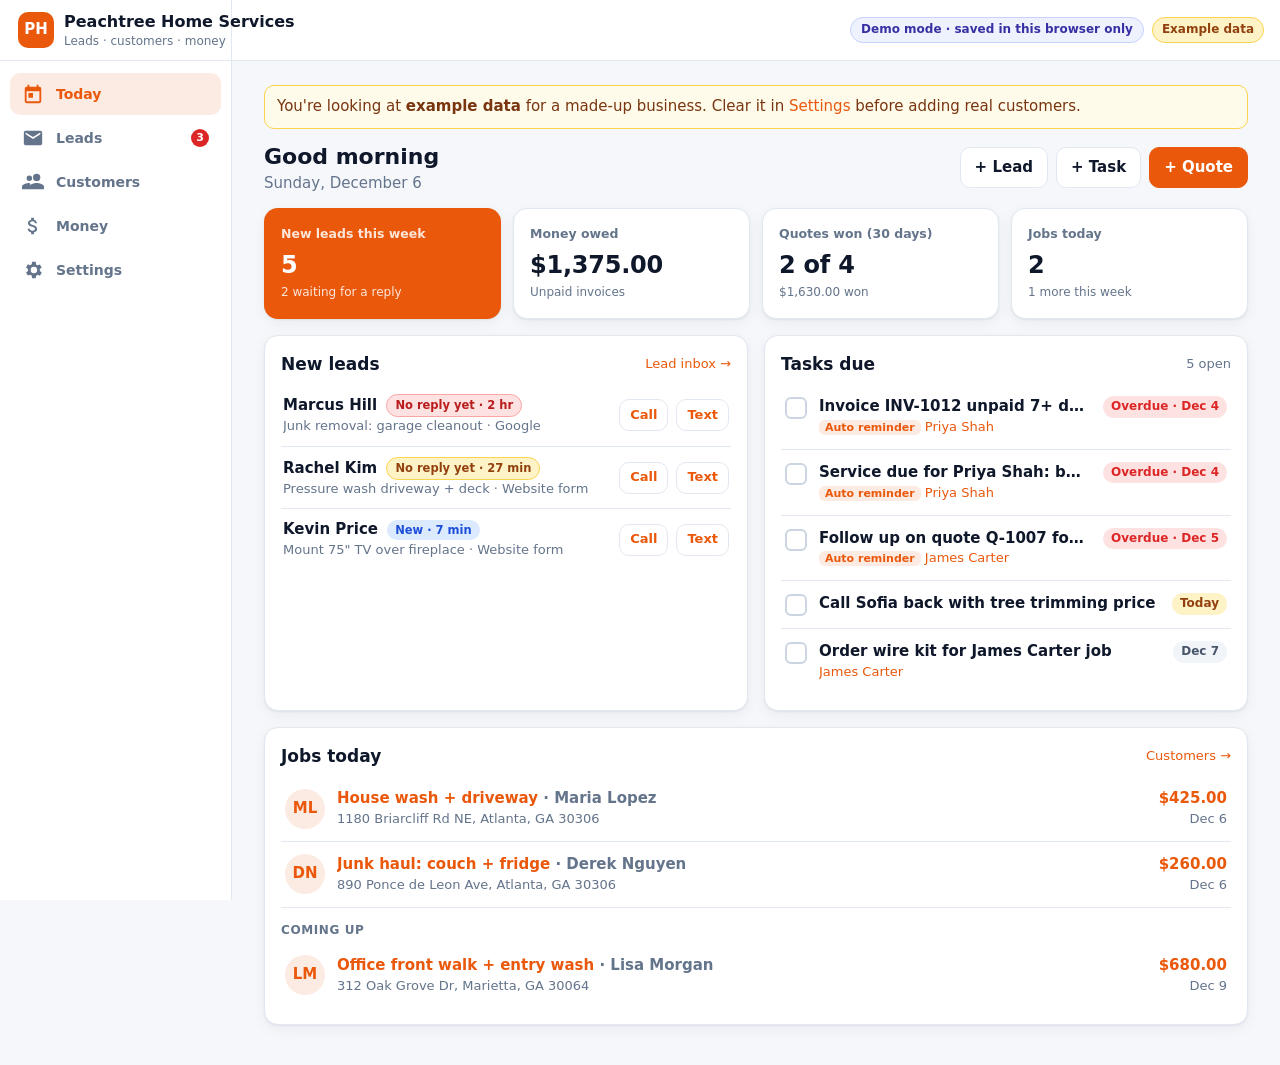
==== index.html @ f154f97b "Trade CRM web app (demo mode, no backend configured)" ====
<!doctype html>
<html lang="en">
<head>
<meta charset="utf-8">
<meta name="viewport" content="width=device-width, initial-scale=1, viewport-fit=cover">
<meta name="theme-color" content="#2563eb">
<meta name="robots" content="noindex">
<title>Trade CRM</title>
<link rel="manifest" href="manifest.webmanifest">
<link rel="icon" type="image/png" sizes="32x32" href="icons/favicon-32.png">
<link rel="apple-touch-icon" sizes="180x180" href="icons/apple-touch-icon.png">
<meta name="apple-mobile-web-app-capable" content="yes">
<meta name="mobile-web-app-capable" content="yes">
<meta name="apple-mobile-web-app-status-bar-style" content="default">
<meta name="apple-mobile-web-app-title" content="Trade CRM">
<meta name="application-name" content="Trade CRM">
<link rel="stylesheet" href="styles.css">
</head>
<body>
<header class="topbar">
  <div class="brand">
    <span class="logo" id="brandLogo">T</span>
    <div>
      <div class="brand-name" id="brandName">Trade CRM</div>
      <div class="brand-sub">Leads · customers · money</div>
    </div>
  </div>
  <div class="top-right">
    <span class="mode-pill" id="modePill" hidden></span>
    <span class="example-badge" id="exampleBadge" hidden>Example data</span>
    <a class="support-link" id="supportLink" hidden>Contact support</a>
  </div>
</header>

<main id="view" class="view" aria-live="polite"></main>

<nav class="tabbar" id="tabbar" aria-label="Main">
  <a href="#/today" data-tab="today"><svg viewBox="0 0 24 24"><path d="M19 4h-1V2h-2v2H8V2H6v2H5a2 2 0 0 0-2 2v14a2 2 0 0 0 2 2h14a2 2 0 0 0 2-2V6a2 2 0 0 0-2-2zm0 16H5V9h14zM7 11h5v5H7z"/></svg><span>Today</span></a>
  <a href="#/leads" data-tab="leads"><svg viewBox="0 0 24 24"><path d="M20 4H4a2 2 0 0 0-2 2v12a2 2 0 0 0 2 2h16a2 2 0 0 0 2-2V6a2 2 0 0 0-2-2zm0 4-8 5-8-5V6l8 5 8-5z"/></svg><span>Leads</span><b class="nav-count" id="leadCount" hidden></b></a>
  <a href="#/customers" data-tab="customers"><svg viewBox="0 0 24 24"><path d="M16 11a4 4 0 1 0-4-4 4 4 0 0 0 4 4zm-8 0a3 3 0 1 0-3-3 3 3 0 0 0 3 3zm0 2c-2.7 0-8 1.3-8 4v3h8v-3c0-1.1.5-2.1 1.3-2.9A11 11 0 0 0 8 13zm8 0c-2.7 0-8 1.3-8 4v3h16v-3c0-2.7-5.3-4-8-4z"/></svg><span>Customers</span></a>
  <a href="#/money" data-tab="money"><svg viewBox="0 0 24 24"><path d="M11.8 10.9c-2.3-.6-3-1.2-3-2.1 0-1.1 1-1.9 2.7-1.9 1.8 0 2.4.8 2.5 2.1h2.2a4 4 0 0 0-3.2-3.8V3h-3v2.2C8.1 5.6 6.5 6.9 6.5 8.8c0 2.3 1.9 3.4 4.6 4.1 2.5.6 3 1.5 3 2.4 0 .7-.5 1.8-2.7 1.8-2.1 0-2.9-.9-3-2.1H6.2c.1 2.2 1.8 3.5 3.8 3.9V21h3v-2.1c1.9-.4 3.5-1.5 3.5-3.6 0-2.8-2.4-3.8-4.7-4.4z"/></svg><span>Money</span></a>
  <a href="#/settings" data-tab="settings" class="tab-settings"><svg viewBox="0 0 24 24"><path d="M19.4 13a7.5 7.5 0 0 0 0-2l2.1-1.6-2-3.5-2.5 1a7.6 7.6 0 0 0-1.7-1L15 3h-4l-.4 2.7a7.6 7.6 0 0 0-1.7 1l-2.5-1-2 3.5L6.5 11a7.5 7.5 0 0 0 0 2l-2.1 1.6 2 3.5 2.5-1a7.6 7.6 0 0 0 1.7 1L11 21h4l.4-2.7a7.6 7.6 0 0 0 1.7-1l2.5 1 2-3.5zM13 15.5a3.5 3.5 0 1 1 3.5-3.5 3.5 3.5 0 0 1-3.5 3.5z"/></svg><span>Settings</span></a>
</nav>

<div class="modal-backdrop" id="modal" hidden>
  <div class="modal" role="dialog" aria-modal="true">
    <div class="modal-head"><h2 id="modalTitle"></h2><button class="icon-btn" data-close aria-label="Close">✕</button></div>
    <div id="modalBody"></div>
  </div>
</div>
<div class="toast" id="toast" hidden></div>
<input type="file" id="fileInput" hidden>
<script src="config.js"></script>
<script src="js/logic.js"></script>
<script src="js/store.js"></script>
<script src="app.js"></script>
</body>
</html>
---- styles.css ----
/* Change the accent color here (or in Settings inside the app). */
:root{
  --accent:#2563eb;
  --accent-soft:color-mix(in srgb,var(--accent) 12%,white);
  --bg:#f5f7fb; --card:#fff; --text:#0f172a; --muted:#64748b; --line:#e2e8f0;
  --danger:#dc2626; --ok:#16a34a; --warn:#d97706;
  --radius:14px; --shadow:0 1px 2px rgba(15,23,42,.06),0 4px 14px rgba(15,23,42,.05);
  --sidebar:232px;
}
*{box-sizing:border-box}
html,body{margin:0}
body{font:15px/1.45 system-ui,-apple-system,"Segoe UI",Roboto,Helvetica,Arial,sans-serif;background:var(--bg);color:var(--text);-webkit-font-smoothing:antialiased}
a{color:var(--accent);text-decoration:none}
button,input,select,textarea{font:inherit;color:inherit}
h1{font-size:22px;margin:0}
h2{font-size:17px;margin:0}
h3{font-size:15px;margin:0 0 8px}

/* Top bar */
.topbar{position:sticky;top:0;z-index:20;display:flex;align-items:center;justify-content:space-between;gap:12px;padding:12px 16px;background:var(--card);border-bottom:1px solid var(--line)}
.brand{display:flex;align-items:center;gap:10px;min-width:0}
.logo{width:36px;height:36px;border-radius:10px;background:var(--accent);color:#fff;display:grid;place-items:center;font-weight:700;flex:none}
.brand-name{font-weight:700;font-size:16px;white-space:nowrap;overflow:hidden;text-overflow:ellipsis}
.brand-sub{font-size:12px;color:var(--muted)}
.example-badge{background:#fef3c7;color:#92400e;border:1px solid #fcd34d;font-size:12px;font-weight:600;padding:3px 9px;border-radius:999px;white-space:nowrap}

/* Layout */
.view{padding:16px 16px 96px;max-width:1180px;margin:0 auto}
.page-head{display:flex;align-items:center;justify-content:space-between;gap:12px;margin:4px 0 14px;flex-wrap:wrap}
.muted{color:var(--muted)}
.small{font-size:13px}
.row{display:flex;gap:8px;align-items:center;flex-wrap:wrap}
.grow{flex:1}

/* Tab bar (phone) */
.tabbar{position:fixed;bottom:0;left:0;right:0;z-index:30;display:flex;background:var(--card);border-top:1px solid var(--line);padding-bottom:env(safe-area-inset-bottom)}
.tabbar a{flex:1;display:flex;flex-direction:column;align-items:center;gap:2px;padding:8px 0 9px;color:var(--muted);font-size:11px;font-weight:600}
.tabbar svg{width:22px;height:22px;fill:currentColor}
.tabbar a.active{color:var(--accent)}

/* Desktop: sidebar nav */
@media (min-width:900px){
  .topbar{padding-left:calc(var(--sidebar) + 24px)}
  .topbar .brand{position:fixed;left:0;top:0;width:var(--sidebar);height:61px;padding:0 18px;border-right:1px solid var(--line);border-bottom:1px solid var(--line);background:var(--card)}
  .tabbar{top:61px;bottom:0;right:auto;width:var(--sidebar);flex-direction:column;border-top:0;border-right:1px solid var(--line);padding:12px 10px;gap:2px}
  .tabbar a{flex:none;flex-direction:row;gap:12px;padding:10px 12px;border-radius:10px;font-size:14px}
  .tabbar a.active{background:var(--accent-soft)}
  .view{margin-left:var(--sidebar);padding:24px 32px 40px;max-width:calc(1180px + var(--sidebar))}
  .topbar{min-height:61px;justify-content:flex-end}
}

/* Cards */
.card{background:var(--card);border:1px solid var(--line);border-radius:var(--radius);box-shadow:var(--shadow);padding:16px}
.stats{display:grid;grid-template-columns:repeat(2,1fr);gap:12px;margin-bottom:16px}
@media (min-width:900px){.stats{grid-template-columns:repeat(4,1fr)}}
.stat .label{font-size:12.5px;color:var(--muted);font-weight:600}
.stat .value{font-size:24px;font-weight:750;margin-top:4px;letter-spacing:-.01em}
.stat .hint{font-size:12px;color:var(--muted);margin-top:2px}
.stat.accent{background:var(--accent);color:#fff;border-color:transparent}
.stat.accent .label,.stat.accent .hint{color:rgba(255,255,255,.85)}
.grid2{display:grid;gap:16px}
@media (min-width:900px){.grid2{grid-template-columns:1fr 1fr}}

/* Buttons */
.btn{display:inline-flex;align-items:center;justify-content:center;gap:6px;border:1px solid var(--line);background:var(--card);padding:9px 14px;border-radius:10px;font-weight:600;cursor:pointer;min-height:40px}
.btn:hover{border-color:#cbd5e1}
.btn.primary{background:var(--accent);border-color:var(--accent);color:#fff}
.btn.primary:hover{filter:brightness(.95)}
.btn.danger{color:var(--danger)}
.btn.sm{padding:5px 10px;min-height:32px;font-size:13px}
.icon-btn{border:0;background:transparent;font-size:18px;cursor:pointer;width:36px;height:36px;border-radius:8px}
.icon-btn:hover{background:var(--bg)}
.fab{position:fixed;right:18px;bottom:80px;z-index:25;width:56px;height:56px;border-radius:50%;border:0;background:var(--accent);color:#fff;font-size:28px;box-shadow:0 6px 18px rgba(0,0,0,.2);cursor:pointer}
@media (min-width:900px){.fab{display:none}}

/* Forms */
.field{display:flex;flex-direction:column;gap:5px;margin-bottom:12px}
.field label{font-size:13px;font-weight:600;color:#334155}
.input,select.input,textarea.input{width:100%;border:1px solid var(--line);border-radius:10px;padding:10px 12px;background:#fff;min-height:42px}
.input:focus{outline:2px solid color-mix(in srgb,var(--accent) 40%,transparent);border-color:var(--accent)}
textarea.input{min-height:80px;resize:vertical}
.search{position:relative;flex:1;min-width:200px}
.search input{padding-left:36px}
.search::before{content:"";position:absolute;left:12px;top:50%;width:14px;height:14px;transform:translateY(-50%);background:no-repeat center/contain url("data:image/svg+xml,%3Csvg xmlns='http://www.w3.org/2000/svg' viewBox='0 0 24 24' fill='%2394a3b8'%3E%3Cpath d='M10 2a8 8 0 0 1 6.3 12.9l5.4 5.4-1.4 1.4-5.4-5.4A8 8 0 1 1 10 2zm0 2a6 6 0 1 0 0 12 6 6 0 0 0 0-12z'/%3E%3C/svg%3E")}

/* Lists */
.list{display:flex;flex-direction:column}
.list-item{display:flex;align-items:center;gap:12px;padding:12px 4px;border-bottom:1px solid var(--line);cursor:pointer}
.list-item:last-child{border-bottom:0}
.list-item:hover{background:#fafbfd}
.avatar{width:40px;height:40px;border-radius:50%;background:var(--accent-soft);color:var(--accent);display:grid;place-items:center;font-weight:700;flex:none}
.avatar.lg{width:56px;height:56px;font-size:20px}
.li-main{flex:1;min-width:0}
.li-title{font-weight:650;white-space:nowrap;overflow:hidden;text-overflow:ellipsis}
.li-sub{font-size:13px;color:var(--muted);white-space:nowrap;overflow:hidden;text-overflow:ellipsis}
.tags{display:flex;gap:5px;flex-wrap:wrap;margin-top:4px}
.tag{font-size:11.5px;font-weight:600;padding:2px 8px;border-radius:999px;background:var(--accent-soft);color:var(--accent)}
.tag.btn-tag{cursor:pointer;border:1px solid transparent}
.tag.btn-tag.on{border-color:var(--accent)}
.empty{text-align:center;color:var(--muted);padding:28px 12px}

/* Contacts table on desktop */
.ctable{width:100%;border-collapse:collapse}
.ctable th{font-size:12px;text-transform:uppercase;letter-spacing:.04em;color:var(--muted);text-align:left;padding:8px 10px;border-bottom:1px solid var(--line)}
.ctable td{padding:11px 10px;border-bottom:1px solid var(--line);vertical-align:middle}
.ctable tr:hover td{background:#fafbfd;cursor:pointer}
.only-phone{display:block}.only-desk{display:none}
@media (min-width:900px){.only-phone{display:none}.only-desk{display:block}}

/* Pipeline */
.board{display:flex;gap:12px;overflow-x:auto;scroll-snap-type:x mandatory;padding-bottom:8px;margin:0 -16px;padding-left:16px;padding-right:16px}
.column{flex:0 0 82%;scroll-snap-align:start;background:#eef2f7;border-radius:var(--radius);padding:10px;display:flex;flex-direction:column;min-height:260px}
@media (min-width:900px){.board{margin:0;padding:0 0 8px;overflow-x:visible}.column{flex:1 1 0;min-width:0}}
.col-head{display:flex;justify-content:space-between;align-items:baseline;padding:4px 4px 10px}
.col-head .name{font-weight:700;font-size:14px;display:flex;align-items:center;gap:6px}
.col-head .dot{width:8px;height:8px;border-radius:50%}
.col-head .total{font-size:12.5px;color:var(--muted);font-weight:600}
.col-body{display:flex;flex-direction:column;gap:8px;flex:1;border-radius:10px;transition:background .15s}
.col-body.drag-over{background:color-mix(in srgb,var(--accent) 10%,transparent);outline:2px dashed var(--accent)}
.deal{background:#fff;border-radius:10px;padding:10px 12px;border:1px solid var(--line);box-shadow:var(--shadow);cursor:grab}
.deal.dragging{opacity:.5}
.deal .title{font-weight:650;font-size:14px}
.deal .who{font-size:12.5px;color:var(--muted)}
.deal .value{font-weight:750;margin-top:4px}
.deal .moves{display:flex;justify-content:space-between;margin-top:8px;gap:6px}
.deal .moves button{flex:1;border:1px solid var(--line);background:#f8fafc;border-radius:8px;padding:4px 0;font-size:12px;font-weight:600;cursor:pointer;color:#334155}
.deal .moves button:disabled{opacity:.35;cursor:default}

/* Tasks */
.task{display:flex;align-items:flex-start;gap:12px;padding:12px 4px;border-bottom:1px solid var(--line)}
.task:last-child{border-bottom:0}
.check{width:22px;height:22px;border-radius:6px;border:2px solid #cbd5e1;background:#fff;flex:none;cursor:pointer;margin-top:1px;display:grid;place-items:center;color:#fff;font-size:13px}
.check.on{background:var(--ok);border-color:var(--ok)}
.task.done .li-title{text-decoration:line-through;color:var(--muted)}
.due{font-size:12px;font-weight:650;padding:2px 8px;border-radius:999px;background:#f1f5f9;color:#475569;white-space:nowrap}
.due.over{background:#fee2e2;color:var(--danger)}
.due.today{background:#fef3c7;color:#92400e}
.seg{display:inline-flex;background:#e9eef5;border-radius:10px;padding:3px;gap:2px}
.seg button{border:0;background:transparent;padding:6px 12px;border-radius:8px;font-weight:600;font-size:13px;cursor:pointer;color:#475569}
.seg button.on{background:#fff;color:var(--text);box-shadow:var(--shadow)}
.section-label{font-size:12px;font-weight:700;text-transform:uppercase;letter-spacing:.05em;color:var(--muted);margin:14px 0 4px}

/* Contact detail */
.detail-head{display:flex;gap:14px;align-items:center}
.kv{display:grid;grid-template-columns:90px 1fr;gap:6px 10px;font-size:14px;margin-top:12px}
.kv dt{color:var(--muted)}
.kv dd{margin:0;word-break:break-word}
.quick{display:flex;gap:8px;margin-top:14px;flex-wrap:wrap}
.timeline{position:relative;margin:6px 0 0;padding:0 0 0 26px;list-style:none}
.timeline::before{content:"";position:absolute;left:10px;top:4px;bottom:4px;width:2px;background:var(--line)}
.timeline li{position:relative;padding:0 0 16px}
.timeline .tl-icon{position:absolute;left:-26px;top:0;width:22px;height:22px;border-radius:50%;display:grid;place-items:center;font-size:11px;color:#fff;background:var(--accent)}
.tl-icon.call{background:#16a34a}.tl-icon.email{background:#2563eb}.tl-icon.visit{background:#9333ea}.tl-icon.note{background:#64748b}
.tl-meta{font-size:12px;color:var(--muted)}
.tl-text{font-size:14px;margin-top:2px}
.detail-grid{display:grid;gap:16px}
@media (min-width:900px){.detail-grid{grid-template-columns:360px 1fr;align-items:start}}

/* Modal */
.modal-backdrop{position:fixed;inset:0;background:rgba(15,23,42,.45);z-index:50;display:flex;align-items:flex-end;justify-content:center}
.modal-backdrop[hidden]{display:none}
.modal{background:#fff;width:100%;max-width:520px;max-height:92vh;overflow:auto;border-radius:18px 18px 0 0;padding:16px 18px 22px}
@media (min-width:640px){.modal-backdrop{align-items:center}.modal{border-radius:18px}}
.modal-head{display:flex;justify-content:space-between;align-items:center;margin-bottom:12px}
.modal-actions{display:flex;gap:8px;justify-content:flex-end;margin-top:6px;flex-wrap:wrap}
.toast{position:fixed;left:50%;bottom:84px;transform:translateX(-50%);background:#0f172a;color:#fff;padding:10px 16px;border-radius:10px;z-index:60;font-size:14px;box-shadow:var(--shadow)}
.swatches{display:flex;gap:8px;flex-wrap:wrap}
.swatch{width:32px;height:32px;border-radius:50%;border:3px solid #fff;box-shadow:0 0 0 1px var(--line);cursor:pointer}
.swatch.on{box-shadow:0 0 0 2px var(--text)}
.bar{height:8px;background:#e2e8f0;border-radius:99px;overflow:hidden}
.bar > span{display:block;height:100%;background:var(--accent)}
.stage-row{display:grid;grid-template-columns:100px 1fr 80px;gap:10px;align-items:center;font-size:13.5px;margin:8px 0}
.stage-row .amt{text-align:right;font-weight:650}
a.card{color:inherit;text-decoration:none;transition:transform .1s}a.card:hover{transform:translateY(-1px)}

/* ===================== v2 additions ===================== */
.top-right{display:flex;align-items:center;gap:8px;flex-wrap:wrap;justify-content:flex-end}
.mode-pill{font-size:12px;font-weight:600;padding:3px 10px;border-radius:999px;white-space:nowrap}
.mode-pill.demo{background:#eef2ff;color:#3730a3;border:1px solid #c7d2fe}
.mode-pill.cloud{background:#ecfdf5;color:#047857;border:1px solid #a7f3d0}
.support-link{font-size:13px;font-weight:600;white-space:nowrap}
@media (max-width:600px){.mode-pill{display:none}.brand-sub{display:none}}
.nav-count{margin-left:auto;background:var(--danger);color:#fff;font-size:11px;min-width:18px;height:18px;border-radius:9px;display:inline-grid;place-items:center;padding:0 5px}
@media (max-width:899px){.tabbar a{position:relative}.nav-count{position:absolute;top:3px;left:calc(50% + 6px);margin:0}}
body.auth-mode .tabbar{display:none}
body.auth-mode .view{margin-left:0;max-width:none}
body.auth-mode .topbar{display:none}
.auth-wrap{min-height:calc(100vh - 40px);display:grid;place-items:center;padding:20px 0}
.auth-card{width:100%;max-width:420px;padding:28px}
.auth-card h1{margin:18px 0 4px}
.auth-logo{display:flex;gap:12px;align-items:center}
.auth-links{display:flex;justify-content:space-between;gap:10px;margin:14px 0;font-size:14px;flex-wrap:wrap}
.auth-err{background:#fee2e2;color:#991b1b;padding:9px 12px;border-radius:10px;margin-bottom:12px;font-size:14px}
.btn.block{width:100%}
.center{text-align:center}.right{text-align:right}.strong{font-weight:700}.nowrap{flex-wrap:nowrap}.pre{white-space:pre-wrap}
.mt{margin-top:14px}.mt-s{margin-top:8px}
.notice{background:#eff6ff;border:1px solid #bfdbfe;color:#1e3a8a;padding:10px 12px;border-radius:10px;margin-bottom:12px}
.notice.warn{background:#fffbeb;border-color:#fcd34d;color:#78350f}
.notice.bad{background:#fef2f2;border-color:#fecaca;color:#991b1b}
code{background:#f1f5f9;padding:1px 5px;border-radius:5px;font-size:.92em}
.card-head{display:flex;justify-content:space-between;align-items:center;gap:10px;margin-bottom:8px}
.card+.card{margin-top:0}
.col{display:flex;flex-direction:column;gap:16px;min-width:0}
.span2{grid-column:1/-1}
.grid-2f{display:grid;gap:0 12px;grid-template-columns:1fr 1fr}
.grid-3f{display:grid;gap:0 12px;grid-template-columns:repeat(3,1fr)}
@media (max-width:560px){.grid-2f,.grid-3f{grid-template-columns:1fr}}
.checkline{display:flex;gap:8px;align-items:center;font-size:14px;margin:6px 0;cursor:pointer}
.checkline input{width:18px;height:18px;accent-color:var(--accent)}
.stack{display:flex;flex-direction:column;gap:8px}
.crumbs{margin-bottom:10px;font-size:14px;font-weight:600}
.chip{display:inline-block;font-size:11.5px;font-weight:700;padding:2px 8px;border-radius:999px;background:#f1f5f9;color:#475569;vertical-align:middle;white-space:nowrap}
.st-new{background:#dbeafe;color:#1d4ed8}.st-contacted{background:#e0e7ff;color:#4338ca}.st-quote,.st-sent{background:#fef3c7;color:#92400e}
.st-won,.st-accepted{background:#dcfce7;color:#166534}.st-paid{background:#16a34a;color:#fff}.st-lost,.st-canceled{background:#f1f5f9;color:#64748b}.st-draft{background:#f1f5f9;color:#475569}.st-done{background:#dcfce7;color:#166534}.st-scheduled{background:#e0f2fe;color:#075985}
.ok-chip{background:#ecfdf5;color:#047857}
.age{display:inline-block;font-size:11.5px;font-weight:700;padding:2px 8px;border-radius:999px;vertical-align:middle;margin-left:4px;white-space:nowrap}
.age-fresh{background:#dbeafe;color:#1d4ed8}
.age-amber{background:#fef3c7;color:#92400e;border:1px solid #fcd34d}
.age-red{background:#fee2e2;color:#b91c1c;border:1px solid #fca5a5;animation:pulse 2s infinite}
@keyframes pulse{50%{box-shadow:0 0 0 3px rgba(239,68,68,.15)}}
.auto{font-size:11px;font-weight:700;color:var(--accent);background:var(--accent-soft);padding:1px 6px;border-radius:6px}
.lead-row{display:flex;align-items:center;gap:10px;padding:10px 2px;border-bottom:1px solid var(--line);cursor:pointer}
.lead-row:last-child{border-bottom:0}
.lead{padding:14px 4px;border-bottom:1px solid var(--line);cursor:pointer}
.lead:last-child{border-bottom:0}
.lead-top{display:flex;gap:12px;align-items:flex-start}
.lead-msg{font-size:14px;color:#334155;background:#f8fafc;border-radius:8px;padding:8px 10px;margin-top:8px}
.sm-select{width:auto;min-height:32px;padding:4px 8px;font-size:13px}
.seg.wrap{flex-wrap:wrap}
.seg b{font-weight:700;color:var(--muted);margin-left:2px}
.cust-grid{display:grid;gap:12px;grid-template-columns:1fr}
@media (min-width:700px){.cust-grid{grid-template-columns:repeat(2,1fr)}}
@media (min-width:1200px){.cust-grid{grid-template-columns:repeat(3,1fr)}}
.cust-card{cursor:pointer;display:flex;flex-direction:column;gap:6px}
.cust-card:hover{border-color:#cbd5e1}
.cust-card .quick{margin-top:auto;padding-top:6px}
.tag.src{background:#f1f5f9;color:#334155}.tag.stop{background:#fee2e2;color:#b91c1c}.tag.svc{background:#fef3c7;color:#92400e}
.detail-grid .col .card{margin:0}
@media (min-width:900px){.detail-grid{grid-template-columns:minmax(320px,400px) 1fr}}
.kv{grid-template-columns:100px 1fr}
.job{padding:12px 0;border-bottom:1px solid var(--line)}
.job:last-child{border-bottom:0}
.job-notes{font-size:14px;color:#334155;margin-top:6px}
.photos{display:flex;gap:8px;flex-wrap:wrap;margin-top:10px}
.photos figure{margin:0;position:relative;width:120px}
.photos img{width:120px;height:86px;object-fit:cover;border-radius:8px;border:1px solid var(--line);background:#f1f5f9;display:block}
.photos figcaption{font-size:11.5px;color:var(--muted);margin-top:2px}
.ph-del{position:absolute;top:4px;right:4px;border:0;background:rgba(15,23,42,.6);color:#fff;border-radius:6px;width:22px;height:22px;cursor:pointer;font-size:11px;opacity:0}
.photos figure:hover .ph-del{opacity:1}
@media (hover:none){.ph-del{opacity:1}}
label.btn{cursor:pointer}
.ctable td.num,.ctable th.num{text-align:right;white-space:nowrap}
.msg-preview{background:#f8fafc;border:1px solid var(--line);border-radius:12px;padding:12px;font-size:14px;margin:8px 0}
.doc-grid{display:grid;gap:16px}
@media (min-width:1000px){.doc-grid{grid-template-columns:1fr 320px;align-items:start}}
.items{width:100%;border-collapse:collapse;margin:6px 0 10px}
.items th{font-size:12px;text-transform:uppercase;letter-spacing:.04em;color:var(--muted);text-align:left;padding:6px 4px;border-bottom:1px solid var(--line)}
.items td{padding:6px 4px;vertical-align:middle}
.items .qty{width:72px}.items .price{width:110px}.items .num{text-align:right;white-space:nowrap;width:100px}
.items .input{min-height:38px;padding:7px 9px}
.totals .trow{display:flex;justify-content:space-between;padding:5px 0;font-size:15px}
.totals .trow.total{border-top:1px solid var(--line);margin-top:4px;padding-top:9px;font-size:20px;font-weight:800}
.accept-rec{background:#f0fdf4;border-color:#bbf7d0}
textarea.code{font-family:ui-monospace,Menlo,monospace;font-size:12.5px}
label.swatch-l input{position:absolute;opacity:0}
label.swatch-l input:checked + .swatch{box-shadow:0 0 0 2px var(--text)}
.swatch{display:inline-block}
.list-item .right{flex:none}
/* layout fixes found in screenshot review */
@media (min-width:900px){.grid2{grid-template-columns:minmax(0,1fr) minmax(0,1fr)}}
.grid2>*,.detail-grid>*,.doc-grid>*{min-width:0}
.task .li-title{overflow-wrap:anywhere}
.task .due{flex:none}
select.input.sm-select{width:auto;min-height:34px;padding:5px 30px 5px 10px;font-size:13px}
.cust-grid>*{min-width:0}
@media (min-width:700px){.cust-grid{grid-template-columns:repeat(2,minmax(0,1fr))}}
@media (min-width:1200px){.cust-grid{grid-template-columns:repeat(3,minmax(0,1fr))}}
.cust-card .li-sub,.cust-card .muted{overflow-wrap:anywhere}

/* Installable app (PWA): notches / home indicator safe areas */
.topbar{padding-top:calc(12px + env(safe-area-inset-top));padding-left:calc(16px + env(safe-area-inset-left));padding-right:calc(16px + env(safe-area-inset-right))}
.view{padding-left:calc(16px + env(safe-area-inset-left));padding-right:calc(16px + env(safe-area-inset-right));padding-bottom:calc(96px + env(safe-area-inset-bottom))}
.tabbar{padding-left:env(safe-area-inset-left);padding-right:env(safe-area-inset-right);padding-bottom:env(safe-area-inset-bottom)}
.fab{bottom:calc(80px + env(safe-area-inset-bottom))}
.toast{margin-bottom:env(safe-area-inset-bottom)}
@media (min-width:900px){
  .topbar{padding-top:12px;padding-left:calc(var(--sidebar) + 24px)}
  .view{padding:24px 32px 40px}
  .tabbar{padding:12px 10px}
}
.update-bar{position:fixed;left:50%;transform:translateX(-50%);bottom:calc(76px + env(safe-area-inset-bottom));z-index:60;display:flex;align-items:center;gap:12px;background:#0f172a;color:#fff;padding:8px 10px 8px 16px;border-radius:12px;box-shadow:0 8px 24px rgba(0,0,0,.25);font-size:14px;font-weight:600}
@media (min-width:900px){.update-bar{bottom:24px}}
.install-grid{display:grid;gap:12px;margin-top:10px}
@media (min-width:700px){.install-grid{grid-template-columns:minmax(0,1fr) minmax(0,1fr)}}
.install-grid>div{background:var(--bg);border:1px solid var(--line);border-radius:12px;padding:12px 14px}
.steps{margin:0;padding-left:20px;font-size:14px}.steps li{margin:3px 0}
.ok-chip{background:#dcfce7;color:#166534;border-radius:999px;padding:2px 9px;font-size:12px;font-weight:600}
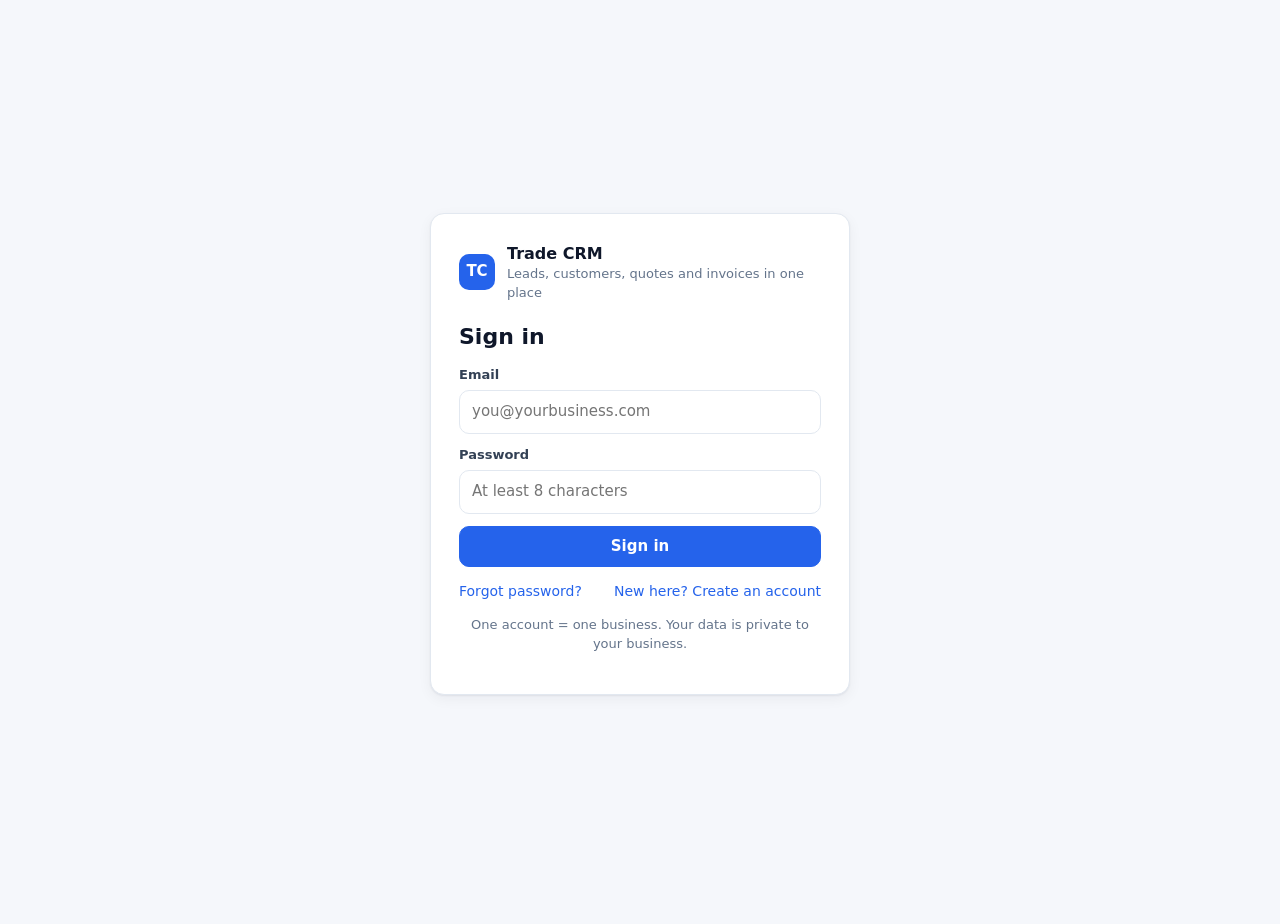
==== commit c3dbbcd8: "Add client workspaces and a Sites preview module. Each generated site gets its own business workspac" ====
--- a/index.html
+++ b/index.html
@@ -31,6 +31,7 @@
     <a class="support-link" id="supportLink" hidden>Contact support</a>
   </div>
 </header>
+<div id="workspaceBar" class="ws-bar" hidden></div>
 
 <main id="view" class="view" aria-live="polite"></main>
 
@@ -39,6 +40,7 @@
   <a href="#/leads" data-tab="leads"><svg viewBox="0 0 24 24"><path d="M20 4H4a2 2 0 0 0-2 2v12a2 2 0 0 0 2 2h16a2 2 0 0 0 2-2V6a2 2 0 0 0-2-2zm0 4-8 5-8-5V6l8 5 8-5z"/></svg><span>Leads</span><b class="nav-count" id="leadCount" hidden></b></a>
   <a href="#/customers" data-tab="customers"><svg viewBox="0 0 24 24"><path d="M16 11a4 4 0 1 0-4-4 4 4 0 0 0 4 4zm-8 0a3 3 0 1 0-3-3 3 3 0 0 0 3 3zm0 2c-2.7 0-8 1.3-8 4v3h8v-3c0-1.1.5-2.1 1.3-2.9A11 11 0 0 0 8 13zm8 0c-2.7 0-8 1.3-8 4v3h16v-3c0-2.7-5.3-4-8-4z"/></svg><span>Customers</span></a>
   <a href="#/money" data-tab="money"><svg viewBox="0 0 24 24"><path d="M11.8 10.9c-2.3-.6-3-1.2-3-2.1 0-1.1 1-1.9 2.7-1.9 1.8 0 2.4.8 2.5 2.1h2.2a4 4 0 0 0-3.2-3.8V3h-3v2.2C8.1 5.6 6.5 6.9 6.5 8.8c0 2.3 1.9 3.4 4.6 4.1 2.5.6 3 1.5 3 2.4 0 .7-.5 1.8-2.7 1.8-2.1 0-2.9-.9-3-2.1H6.2c.1 2.2 1.8 3.5 3.8 3.9V21h3v-2.1c1.9-.4 3.5-1.5 3.5-3.6 0-2.8-2.4-3.8-4.7-4.4z"/></svg><span>Money</span></a>
+  <a href="#/sites" data-tab="sites"><svg viewBox="0 0 24 24"><path d="M4 4h16a2 2 0 0 1 2 2v12a2 2 0 0 1-2 2H4a2 2 0 0 1-2-2V6a2 2 0 0 1 2-2zm0 4v10h16V8H4zm2-3h2v1H6V5z"/></svg><span>Sites</span></a>
   <a href="#/settings" data-tab="settings" class="tab-settings"><svg viewBox="0 0 24 24"><path d="M19.4 13a7.5 7.5 0 0 0 0-2l2.1-1.6-2-3.5-2.5 1a7.6 7.6 0 0 0-1.7-1L15 3h-4l-.4 2.7a7.6 7.6 0 0 0-1.7 1l-2.5-1-2 3.5L6.5 11a7.5 7.5 0 0 0 0 2l-2.1 1.6 2 3.5 2.5-1a7.6 7.6 0 0 0 1.7 1L11 21h4l.4-2.7a7.6 7.6 0 0 0 1.7-1l2.5 1 2-3.5zM13 15.5a3.5 3.5 0 1 1 3.5-3.5 3.5 3.5 0 0 1-3.5 3.5z"/></svg><span>Settings</span></a>
 </nav>
 
--- a/styles.css
+++ b/styles.css
@@ -34,12 +34,13 @@
 
 /* Tab bar (phone) */
 .tabbar{position:fixed;bottom:0;left:0;right:0;z-index:30;display:flex;background:var(--card);border-top:1px solid var(--line);padding-bottom:env(safe-area-inset-bottom)}
-.tabbar a{flex:1;display:flex;flex-direction:column;align-items:center;gap:2px;padding:8px 0 9px;color:var(--muted);font-size:11px;font-weight:600}
+.tabbar a{flex:1;display:flex;flex-direction:column;align-items:center;gap:2px;padding:8px 0 9px;color:var(--muted);font-size:11px;font-weight:600;min-width:0}
 .tabbar svg{width:22px;height:22px;fill:currentColor}
 .tabbar a.active{color:var(--accent)}
 
 /* Desktop: sidebar nav */
 @media (min-width:900px){
+  .ws-bar{margin-left:var(--sidebar)}
   .topbar{padding-left:calc(var(--sidebar) + 24px)}
   .topbar .brand{position:fixed;left:0;top:0;width:var(--sidebar);height:61px;padding:0 18px;border-right:1px solid var(--line);border-bottom:1px solid var(--line);background:var(--card)}
   .tabbar{top:61px;bottom:0;right:auto;width:var(--sidebar);flex-direction:column;border-top:0;border-right:1px solid var(--line);padding:12px 10px;gap:2px}
@@ -182,7 +183,14 @@
 @media (max-width:600px){.mode-pill{display:none}.brand-sub{display:none}}
 .nav-count{margin-left:auto;background:var(--danger);color:#fff;font-size:11px;min-width:18px;height:18px;border-radius:9px;display:inline-grid;place-items:center;padding:0 5px}
 @media (max-width:899px){.tabbar a{position:relative}.nav-count{position:absolute;top:3px;left:calc(50% + 6px);margin:0}}
-body.auth-mode .tabbar{display:none}
+body.auth-mode .tabbar,body.auth-mode #workspaceBar{display:none}
+.ws-bar{display:flex;gap:8px;align-items:center;padding:8px 16px;background:var(--card);border-bottom:1px solid var(--line);overflow:hidden;min-width:0;box-sizing:border-box}
+.ws-bar label{font-size:13px;font-weight:700;color:var(--muted);flex:none}
+.ws-pick{flex:1;min-width:0;font-size:16px}
+.site-card h2{min-width:0}
+.site-draft{background:#f1f5f9;color:#475569}.site-ready{background:#e0f2fe;color:#075985}.site-shared{background:#fef3c7;color:#92400e}.site-live{background:#dcfce7;color:#166534}.site-paused{background:#fee2e2;color:#991b1b}
+#siteSeg{display:flex;flex-wrap:wrap;max-width:100%}
+.row.mt{margin-top:8px}
 body.auth-mode .view{margin-left:0;max-width:none}
 body.auth-mode .topbar{display:none}
 .auth-wrap{min-height:calc(100vh - 40px);display:grid;place-items:center;padding:20px 0}
@@ -216,7 +224,8 @@
 .age{display:inline-block;font-size:11.5px;font-weight:700;padding:2px 8px;border-radius:999px;vertical-align:middle;margin-left:4px;white-space:nowrap}
 .age-fresh{background:#dbeafe;color:#1d4ed8}
 .age-amber{background:#fef3c7;color:#92400e;border:1px solid #fcd34d}
-.age-red{background:#fee2e2;color:#b91c1c;border:1px solid #fca5a5;animation:pulse 2s infinite}
+.age-red{background:#fee2e2;color:#b91c1c;border:1px solid #fca5a5}
+.age-prospect{background:#f1f5f9;color:#475569;border:1px solid #e2e8f0}
 @keyframes pulse{50%{box-shadow:0 0 0 3px rgba(239,68,68,.15)}}
 .auto{font-size:11px;font-weight:700;color:var(--accent);background:var(--accent-soft);padding:1px 6px;border-radius:6px}
 .lead-row{display:flex;align-items:center;gap:10px;padding:10px 2px;border-bottom:1px solid var(--line);cursor:pointer}
@@ -295,3 +304,140 @@
 .install-grid>div{background:var(--bg);border:1px solid var(--line);border-radius:12px;padding:12px 14px}
 .steps{margin:0;padding-left:20px;font-size:14px}.steps li{margin:3px 0}
 .ok-chip{background:#dcfce7;color:#166534;border-radius:999px;padding:2px 9px;font-size:12px;font-weight:600}
+
+/* v2.2 phone fixes (Money page glitch + Settings tab vanishing).
+   Root cause: the 6-column Money table was wider than a phone screen, so the whole page grew
+   sideways; phone browsers then zoomed out / scrolled sideways and the fixed bottom tab bar
+   (with Settings on the far right) slid off the visible screen. */
+.table-wrap{width:100%;overflow-x:auto;-webkit-overflow-scrolling:touch}
+.view{min-width:0}
+.view>*{max-width:100%}
+.doc-list .list-item{align-items:flex-start;padding:12px 2px}
+.doc-list .right{text-align:right}
+.doc-chips{display:flex;gap:4px;flex-wrap:wrap;margin-top:4px}
+.doc-chips .age{margin-left:0}
+/* iPhone zooms in on any focused field under 16px and stays zoomed, which also pushes the tab bar off-screen */
+@media (max-width:899px){
+  .input,select.input,textarea.input,.items .input,input,select,textarea{font-size:16px}
+}
+/* quote/invoice line items: stack on phones instead of squeezing the description box */
+@media (max-width:600px){
+  .items thead{display:none}
+  .items,.items tbody{display:block}
+  .items tr{display:grid;grid-template-columns:1fr 1fr auto auto;gap:6px 8px;align-items:end;padding:10px 0;border-bottom:1px solid var(--line)}
+  .items td{display:block;padding:0;width:auto}
+  .items td.desc{grid-column:1/-1}
+  .items .qty,.items .price,.items .num{width:auto}
+  .items td[data-label]::before{content:attr(data-label);display:block;font-size:12px;font-weight:600;color:var(--muted);margin-bottom:3px}
+  .items td.amt{align-self:center;padding-top:16px;min-width:76px}
+  .items td.rm{align-self:center;padding-top:16px}
+}
+.modal{max-height:92dvh}
+.auth-wrap{min-height:calc(100dvh - 40px)}
+
+/* v2.3.1 phone fixes (Leads page glitch + bottom menu vanishing).
+   Root cause: a long unbroken string in a lead (website URL pasted into the message, long email
+   or address) could not wrap, so the Leads page grew wider than the phone (1098px on a 360px
+   screen). Android/iOS then zoomed the whole page out and the fixed bottom menu slid off-screen.
+   Fix: let long text break anywhere, keep the right-hand column narrow, and clip any stray
+   sideways overflow at the page edge so the layout can never exceed the screen width. */
+html,body{max-width:100%;overflow-x:clip}
+@supports not (overflow-x:clip){html{overflow-x:hidden}}
+.view,.modal{overflow-wrap:break-word}
+.lead-msg,.li-sub,.kv dd,.job-notes,.tl-text,.notice,.msg-preview,.pre,.cust-card,.modal p,.modal-head h2,.ctable td,.items td,.lead .li-title{overflow-wrap:anywhere;min-width:0}
+.lead-top{min-width:0}
+.lead-top .right{flex:0 1 auto;max-width:38%;text-align:right;overflow-wrap:anywhere}
+.lead .li-title{white-space:normal}
+.modal{min-width:0;overflow-x:hidden}
+.modal-head{gap:10px;min-width:0}.modal-head h2{flex:1}
+.modal-head .icon-btn{flex:none}
+.card,.col,.field{min-width:0}
+.input{max-width:100%;min-width:0}
+.row>.btn,.row>select{flex:none}
+@media (max-width:899px){
+  .tabbar{width:100%;max-width:100vw}
+  .tabbar a{min-width:0}
+  .tabbar span{max-width:100%;overflow:hidden;text-overflow:ellipsis;white-space:nowrap}
+}
+/* the lead Status dropdown was 13px on phones (more specific rule beat the 16px one): tapping it zoomed iPhones in */
+@media (max-width:899px){select.input.sm-select,.sm-select{font-size:16px;min-height:36px}}
+/* when the browser scrolls a field or button into view (keyboard focus, find-in-page), keep it clear of the sticky top bar and bottom menu */
+html{scroll-padding-top:80px;scroll-padding-bottom:calc(84px + env(safe-area-inset-bottom))}
+@media (min-width:900px){html{scroll-padding-bottom:16px}}
+
+/* lead notes (Rex/Webster prospect notes shown as labeled lines; any URL is a short tappable link) */
+.note{display:flex;flex-direction:column;gap:3px}
+.note-row{line-height:1.4;overflow-wrap:anywhere;min-width:0}
+.note-label{font-weight:650;color:#0f172a}
+.note-val{overflow-wrap:anywhere}
+.note-plain{white-space:pre-wrap;overflow-wrap:anywhere;min-width:0}
+.note-link{color:var(--accent);font-weight:600;text-decoration:underline;text-underline-offset:2px;overflow-wrap:anywhere}
+.lead-msg .note-link{display:inline-block;padding:2px 0}
+.note.compact .note-long{display:-webkit-box;-webkit-line-clamp:2;-webkit-box-orient:vertical;overflow:hidden}
+.lead-msg.detail{margin-top:0;font-size:15px}
+.age{max-width:100%;white-space:normal;border-radius:10px;line-height:1.35}
+
+/* ---------- Email composer + history ---------- */
+.em-head{display:flex;align-items:center;justify-content:space-between;gap:8px;margin:14px 0 6px;flex-wrap:wrap}
+.em-head h3{margin:0;font-size:15px}
+.em-hist{display:flex;flex-direction:column;gap:6px;margin-bottom:10px}
+.em-row{display:flex;gap:8px;align-items:center;justify-content:space-between;flex-wrap:wrap;border:1px solid var(--line);border-radius:10px;padding:8px 10px;min-width:0}
+.em-row .li-main{min-width:0;flex:1 1 180px}
+.em-row .li-title,.em-row .li-sub{overflow-wrap:anywhere}
+.chip.em-sent{background:#dcfce7;color:#166534}
+.chip.em-replied{background:#ede9fe;color:#5b21b6}
+.em-body{min-height:190px;font-size:16px;line-height:1.45;resize:vertical}
+.em-send{display:flex;flex-wrap:wrap;gap:8px;margin:6px 0 8px}
+.em-send .btn{flex:1 1 150px;justify-content:center}
+.em-send[hidden],.em-confirm[hidden]{display:none}
+.em-confirm{display:flex;flex-wrap:wrap;align-items:center;justify-content:space-between;gap:8px;background:#ecfdf5;border:1px solid #86efac;color:#14532d;border-radius:10px;padding:10px 12px;margin:6px 0 10px}
+.em-dup{border-width:2px}
+#emChecks .notice{margin-bottom:6px}
+#emChecks{margin-bottom:6px}
+/* Leads: Source filter row (All / Rex / Webster / My own) + bot badges (text labels, subtle colors) */
+.src-row{display:flex;align-items:center;flex-wrap:wrap;gap:6px 10px;margin-top:8px;min-width:0}
+.src-label{font-size:12px;font-weight:700;color:var(--muted);text-transform:uppercase;letter-spacing:.04em}
+.src-row .seg{max-width:100%}
+.chip.bot{font-size:11px;padding:1px 7px;border:1px solid transparent}
+.chip.bot-rex{background:#fff7ed;color:#9a3412;border-color:#fed7aa}
+.chip.bot-webster{background:#ecfeff;color:#155e75;border-color:#a5f3fc}
+.linkish{background:none;border:0;padding:0;font:inherit;color:var(--accent);font-weight:600;cursor:pointer;text-decoration:underline;text-underline-offset:2px}
+.linkish b{color:inherit}
+.src-split{margin:-2px 0 6px;line-height:1.8}
+/* Leads: "No email" label (icon + text, calm slate with dashed border so it reads differently from status/bot chips) */
+.chip.no-email{font-size:11px;padding:1px 7px;background:#f8fafc;color:#475569;border:1px dashed #94a3b8;font-weight:600}
+.no-email-hint{margin-top:3px}
+
+/* ---------- v2.8: How am I doing card ---------- */
+.how{margin-bottom:16px}
+.how-grid{display:grid;grid-template-columns:repeat(2,minmax(0,1fr));gap:10px}
+@media (min-width:900px){.how-grid{grid-template-columns:repeat(3,minmax(0,1fr))}}
+@media (min-width:1200px){.how-grid{grid-template-columns:repeat(6,minmax(0,1fr))}}
+.how-tile{display:block;border:1px solid var(--line);border-radius:12px;padding:10px 12px;color:inherit;text-decoration:none;background:#fff;min-width:0}
+.how-tile:hover{border-color:var(--accent)}
+.how-val{font-size:24px;font-weight:750;letter-spacing:-.01em;line-height:1.15;overflow-wrap:anywhere}
+.how-label{font-size:13.5px;font-weight:650;margin-top:2px}
+.how-hint{font-size:12px;color:var(--muted);margin-top:2px}
+.how-tile.alert{background:#fffbeb;border-color:#fcd34d}
+.how-tile.good .how-val{color:#15803d}
+/* ---------- v2.8: texts ---------- */
+.tpl-pick{display:flex;flex-wrap:wrap;gap:6px;margin:4px 0 10px}
+.tpl-btn{border:1px solid var(--line);background:#fff;border-radius:999px;padding:7px 12px;font-weight:600;font-size:14px;cursor:pointer;min-height:36px}
+.tpl-btn.on{background:var(--accent);border-color:var(--accent);color:#fff}
+#txtBody{font-size:16px}
+.more-texts{padding:5px 9px}
+.tpl-list{display:flex;flex-direction:column;gap:8px}
+.tpl-item{border:1px solid var(--line);border-radius:10px;padding:8px 10px;overflow-wrap:anywhere}
+.job-line .li-link{display:flex;align-items:center;gap:12px;flex:1 1 auto;min-width:0;color:inherit;text-decoration:none}
+.job-line>.btn{flex:none}
+/* ---------- v2.8: saved services ---------- */
+.svc-row{display:flex;align-items:center;gap:10px;padding:8px 2px;border-bottom:1px solid var(--line)}
+.svc-row:last-child{border-bottom:0}
+.svc-row .li-main{flex:1 1 auto;min-width:0;overflow-wrap:anywhere}
+.svc-row>.strong{flex:none}
+.svc-pick{display:flex;flex-direction:column;gap:6px;max-height:55vh;overflow-y:auto}
+.svc-opt{display:flex;align-items:center;gap:10px;justify-content:space-between;text-align:left;border:1px solid var(--line);background:#fff;border-radius:10px;padding:10px 12px;cursor:pointer;width:100%;font:inherit;color:inherit}
+.svc-opt:hover{border-color:var(--accent)}
+.svc-opt .li-main{display:flex;flex-direction:column;min-width:0;overflow-wrap:anywhere}
+@media (max-width:560px){.svc-row{flex-wrap:wrap}.svc-row .li-main{flex-basis:100%}}
+.svc-form [hidden]{display:none!important}
